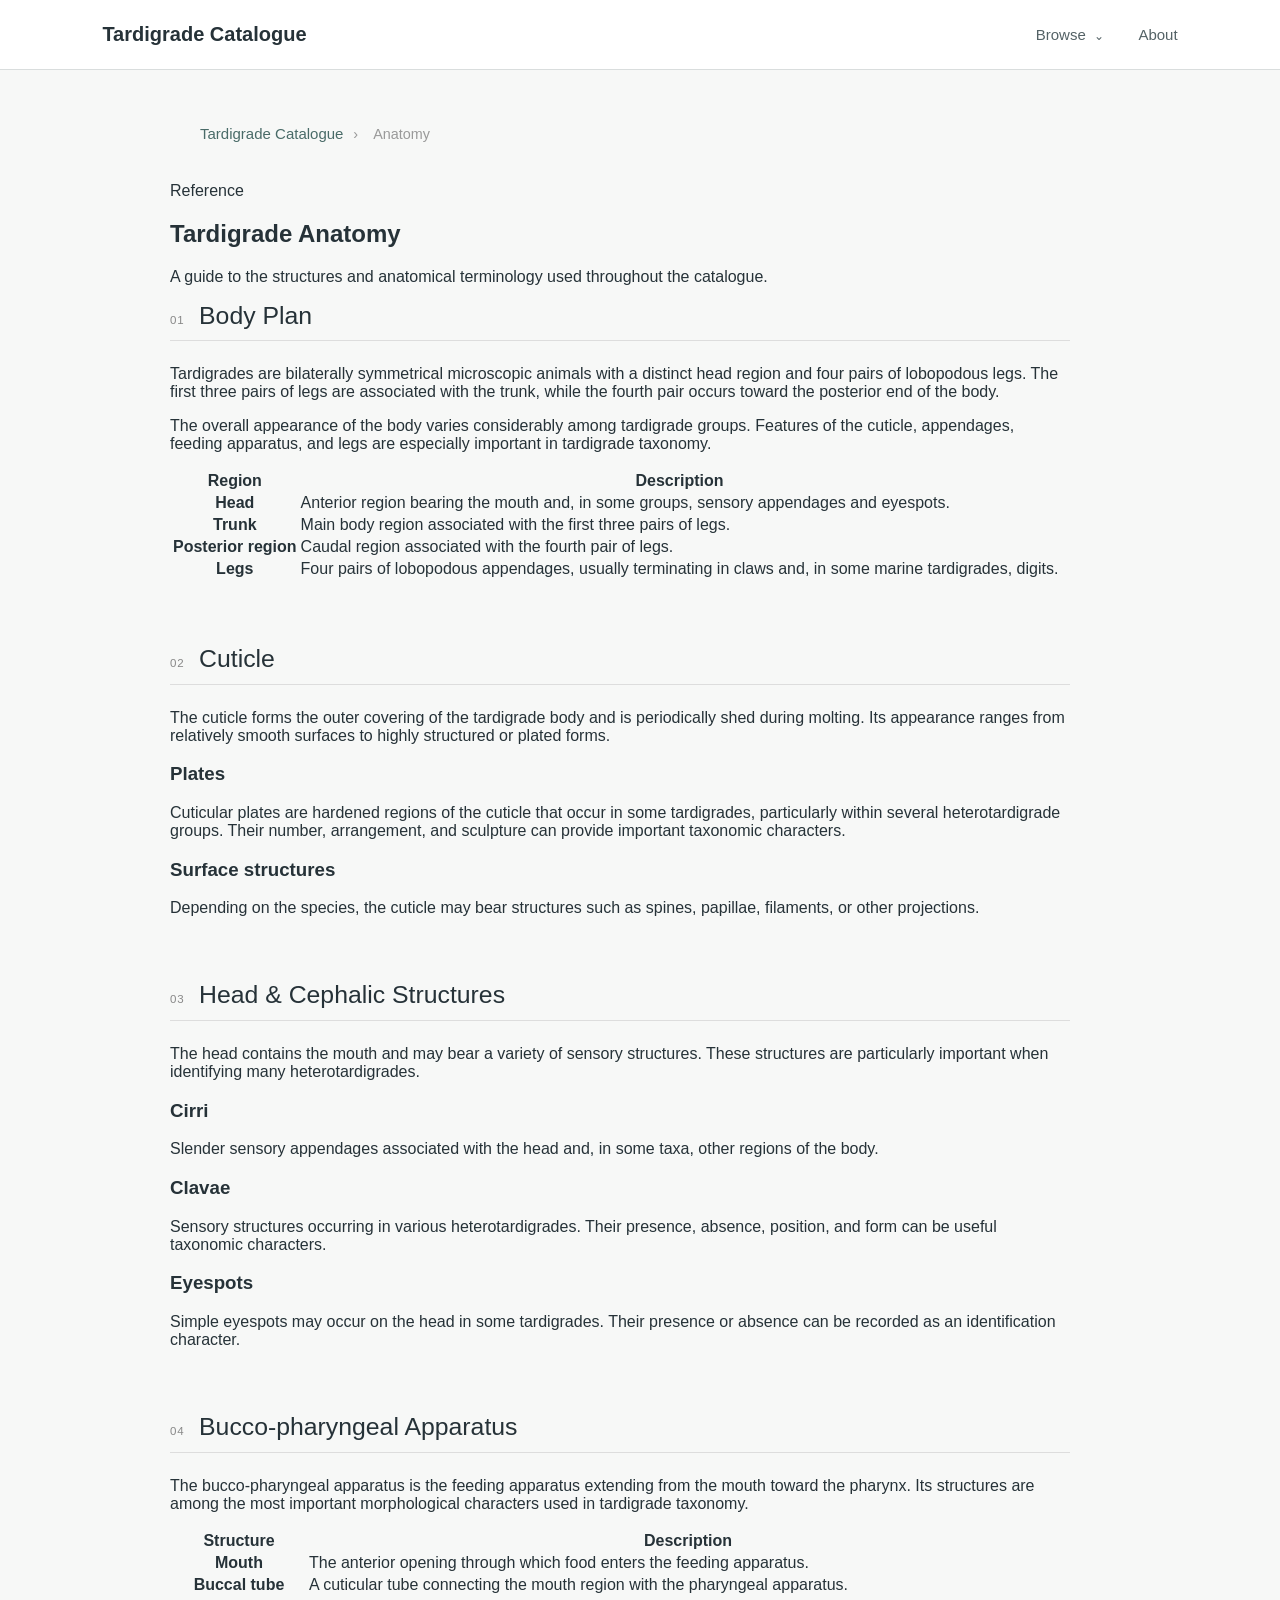
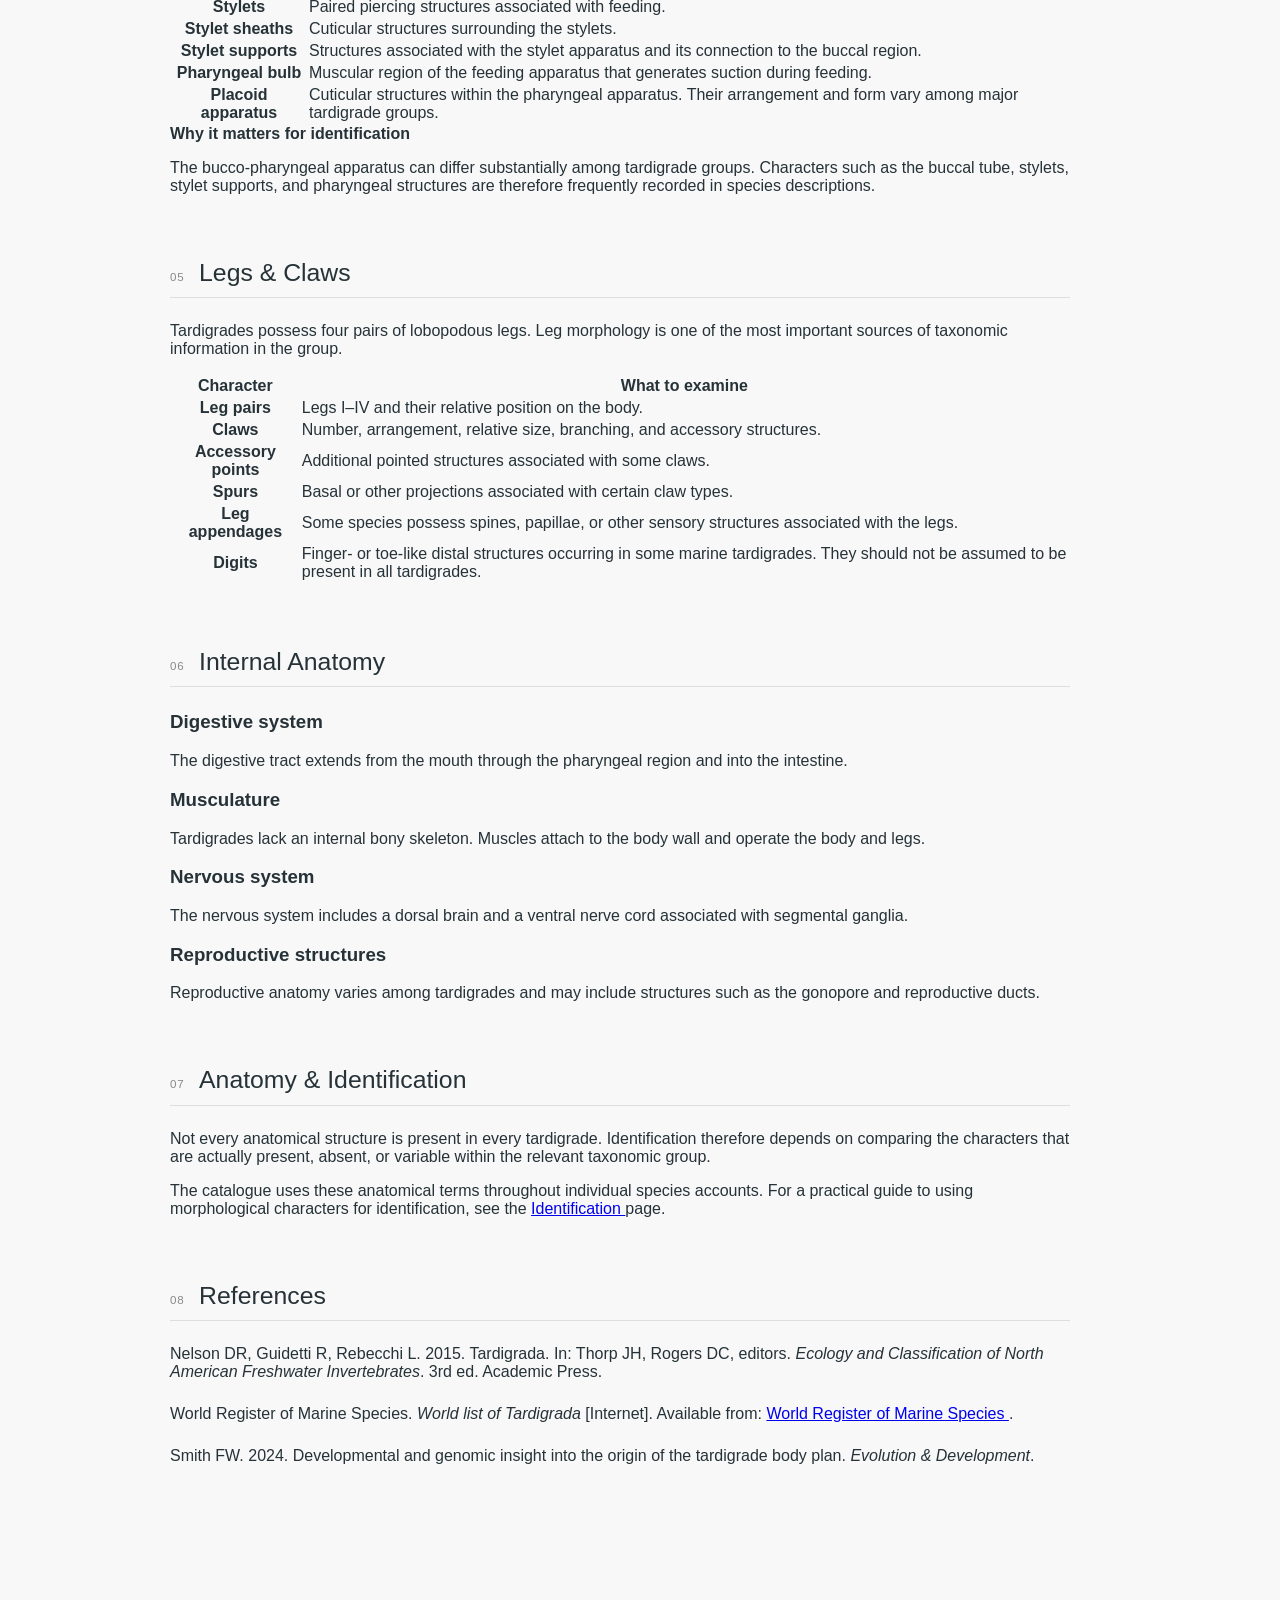
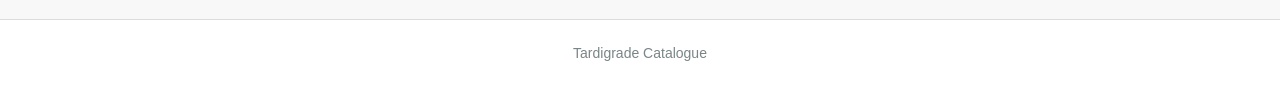
==== anatomy.html @ b13d1078 "Create anatomy.html" ====
<!DOCTYPE html>
<html lang="en">

<head>

    <meta charset="UTF-8">

    <meta
        name="viewport"
        content="width=device-width, initial-scale=1.0"
    >

    <title>Anatomy — Tardigrade Catalogue</title>

    <link
        rel="stylesheet"
        href="style.css"
    >

</head>


<body>


<header>

    <a class="logo" href="index.html">
        Tardigrade Catalogue
    </a>


    <nav>

        <div class="dropdown">

            <button class="dropdown-button">
                Browse
                <span class="dropdown-arrow">⌄</span>
            </button>

            <div class="dropdown-menu">

                <a href="tardigrada.html">
                    Taxonomy
                </a>

                <a href="anatomy.html">
                    Anatomy
                </a>

                <a href="identification.html">
                    Identification
                </a>

            </div>

        </div>


        <a href="about.html">
            About
        </a>

    </nav>

</header>



<main>


    <!-- BREADCRUMB -->

    <nav class="breadcrumb">

        <a href="index.html">
            Tardigrade Catalogue
        </a>

        <span>›</span>

        <span>
            Anatomy
        </span>

    </nav>



    <!-- PAGE INTRODUCTION -->

    <section class="anatomy-intro">

        <div>

            <div class="page-label">
                Reference
            </div>

            <h1>
                Tardigrade Anatomy
            </h1>

            <p class="page-lead">

                A guide to the structures and anatomical
                terminology used throughout the catalogue.

            </p>

        </div>

    </section>



    <!-- OVERVIEW -->

    <section class="content-section">

        <div class="section-heading">

            <span class="section-number">
                01
            </span>

            <h2>
                Body Plan
            </h2>

        </div>


        <p>

            Tardigrades are bilaterally symmetrical microscopic
            animals with a distinct head region and four pairs
            of lobopodous legs. The first three pairs of legs
            are associated with the trunk, while the fourth pair
            occurs toward the posterior end of the body.

        </p>


        <p>

            The overall appearance of the body varies considerably
            among tardigrade groups. Features of the cuticle,
            appendages, feeding apparatus, and legs are especially
            important in tardigrade taxonomy.

        </p>


        <table class="anatomy-table">

            <thead>

                <tr>

                    <th>
                        Region
                    </th>

                    <th>
                        Description
                    </th>

                </tr>

            </thead>


            <tbody>

                <tr>

                    <th>
                        Head
                    </th>

                    <td>
                        Anterior region bearing the mouth and,
                        in some groups, sensory appendages and
                        eyespots.
                    </td>

                </tr>


                <tr>

                    <th>
                        Trunk
                    </th>

                    <td>
                        Main body region associated with the
                        first three pairs of legs.
                    </td>

                </tr>


                <tr>

                    <th>
                        Posterior region
                    </th>

                    <td>
                        Caudal region associated with the
                        fourth pair of legs.
                    </td>

                </tr>


                <tr>

                    <th>
                        Legs
                    </th>

                    <td>
                        Four pairs of lobopodous appendages,
                        usually terminating in claws and,
                        in some marine tardigrades, digits.
                    </td>

                </tr>

            </tbody>

        </table>

    </section>



    <!-- CUTICLE -->

    <section class="content-section">

        <div class="section-heading">

            <span class="section-number">
                02
            </span>

            <h2>
                Cuticle
            </h2>

        </div>


        <p>

            The cuticle forms the outer covering of the tardigrade
            body and is periodically shed during molting. Its
            appearance ranges from relatively smooth surfaces
            to highly structured or plated forms.

        </p>


        <div class="anatomy-card">

            <h3>
                Plates
            </h3>

            <p>

                Cuticular plates are hardened regions of the
                cuticle that occur in some tardigrades, particularly
                within several heterotardigrade groups. Their
                number, arrangement, and sculpture can provide
                important taxonomic characters.

            </p>

        </div>


        <div class="anatomy-card">

            <h3>
                Surface structures
            </h3>

            <p>

                Depending on the species, the cuticle may bear
                structures such as spines, papillae, filaments,
                or other projections.

            </p>

        </div>

    </section>



    <!-- HEAD -->

    <section class="content-section">

        <div class="section-heading">

            <span class="section-number">
                03
            </span>

            <h2>
                Head &amp; Cephalic Structures
            </h2>

        </div>


        <p>

            The head contains the mouth and may bear a variety
            of sensory structures. These structures are particularly
            important when identifying many heterotardigrades.

        </p>


        <div class="term-list">

            <div class="term">

                <h3>
                    Cirri
                </h3>

                <p>

                    Slender sensory appendages associated with
                    the head and, in some taxa, other regions
                    of the body.

                </p>

            </div>


            <div class="term">

                <h3>
                    Clavae
                </h3>

                <p>

                    Sensory structures occurring in various
                    heterotardigrades. Their presence, absence,
                    position, and form can be useful taxonomic
                    characters.

                </p>

            </div>


            <div class="term">

                <h3>
                    Eyespots
                </h3>

                <p>

                    Simple eyespots may occur on the head in
                    some tardigrades. Their presence or absence
                    can be recorded as an identification character.

                </p>

            </div>

        </div>

    </section>



    <!-- BUCCO-PHARYNGEAL APPARATUS -->

    <section class="content-section">

        <div class="section-heading">

            <span class="section-number">
                04
            </span>

            <h2>
                Bucco-pharyngeal Apparatus
            </h2>

        </div>


        <p>

            The bucco-pharyngeal apparatus is the feeding
            apparatus extending from the mouth toward the
            pharynx. Its structures are among the most important
            morphological characters used in tardigrade taxonomy.

        </p>


        <table class="anatomy-table">

            <thead>

                <tr>

                    <th>
                        Structure
                    </th>

                    <th>
                        Description
                    </th>

                </tr>

            </thead>


            <tbody>

                <tr>

                    <th>
                        Mouth
                    </th>

                    <td>
                        The anterior opening through which
                        food enters the feeding apparatus.
                    </td>

                </tr>


                <tr>

                    <th>
                        Buccal tube
                    </th>

                    <td>
                        A cuticular tube connecting the mouth
                        region with the pharyngeal apparatus.
                    </td>

                </tr>


                <tr>

                    <th>
                        Stylets
                    </th>

                    <td>
                        Paired piercing structures associated
                        with feeding.
                    </td>

                </tr>


                <tr>

                    <th>
                        Stylet sheaths
                    </th>

                    <td>
                        Cuticular structures surrounding the
                        stylets.
                    </td>

                </tr>


                <tr>

                    <th>
                        Stylet supports
                    </th>

                    <td>
                        Structures associated with the stylet
                        apparatus and its connection to the
                        buccal region.
                    </td>

                </tr>


                <tr>

                    <th>
                        Pharyngeal bulb
                    </th>

                    <td>
                        Muscular region of the feeding apparatus
                        that generates suction during feeding.
                    </td>

                </tr>


                <tr>

                    <th>
                        Placoid apparatus
                    </th>

                    <td>
                        Cuticular structures within the pharyngeal
                        apparatus. Their arrangement and form
                        vary among major tardigrade groups.
                    </td>

                </tr>

            </tbody>

        </table>


        <div class="anatomy-note">

            <strong>
                Why it matters for identification
            </strong>

            <p>

                The bucco-pharyngeal apparatus can differ
                substantially among tardigrade groups. Characters
                such as the buccal tube, stylets, stylet supports,
                and pharyngeal structures are therefore frequently
                recorded in species descriptions.

            </p>

        </div>

    </section>



    <!-- LEGS -->

    <section class="content-section">

        <div class="section-heading">

            <span class="section-number">
                05
            </span>

            <h2>
                Legs &amp; Claws
            </h2>

        </div>


        <p>

            Tardigrades possess four pairs of lobopodous legs.
            Leg morphology is one of the most important sources
            of taxonomic information in the group.

        </p>


        <table class="anatomy-table">

            <thead>

                <tr>

                    <th>
                        Character
                    </th>

                    <th>
                        What to examine
                    </th>

                </tr>

            </thead>


            <tbody>

                <tr>

                    <th>
                        Leg pairs
                    </th>

                    <td>
                        Legs I–IV and their relative position
                        on the body.
                    </td>

                </tr>


                <tr>

                    <th>
                        Claws
                    </th>

                    <td>
                        Number, arrangement, relative size,
                        branching, and accessory structures.
                    </td>

                </tr>


                <tr>

                    <th>
                        Accessory points
                    </th>

                    <td>
                        Additional pointed structures associated
                        with some claws.
                    </td>

                </tr>


                <tr>

                    <th>
                        Spurs
                    </th>

                    <td>
                        Basal or other projections associated
                        with certain claw types.
                    </td>

                </tr>


                <tr>

                    <th>
                        Leg appendages
                    </th>

                    <td>
                        Some species possess spines, papillae,
                        or other sensory structures associated
                        with the legs.
                    </td>

                </tr>


                <tr>

                    <th>
                        Digits
                    </th>

                    <td>
                        Finger- or toe-like distal structures
                        occurring in some marine tardigrades.
                        They should not be assumed to be present
                        in all tardigrades.
                    </td>

                </tr>

            </tbody>

        </table>

    </section>



    <!-- INTERNAL ANATOMY -->

    <section class="content-section">

        <div class="section-heading">

            <span class="section-number">
                06
            </span>

            <h2>
                Internal Anatomy
            </h2>

        </div>


        <div class="term-list">

            <div class="term">

                <h3>
                    Digestive system
                </h3>

                <p>

                    The digestive tract extends from the mouth
                    through the pharyngeal region and into the
                    intestine.

                </p>

            </div>


            <div class="term">

                <h3>
                    Musculature
                </h3>

                <p>

                    Tardigrades lack an internal bony skeleton.
                    Muscles attach to the body wall and operate
                    the body and legs.

                </p>

            </div>


            <div class="term">

                <h3>
                    Nervous system
                </h3>

                <p>

                    The nervous system includes a dorsal brain
                    and a ventral nerve cord associated with
                    segmental ganglia.

                </p>

            </div>


            <div class="term">

                <h3>
                    Reproductive structures
                </h3>

                <p>

                    Reproductive anatomy varies among tardigrades
                    and may include structures such as the gonopore
                    and reproductive ducts.

                </p>

            </div>

        </div>

    </section>



    <!-- ANATOMY AND TAXONOMY -->

    <section class="content-section">

        <div class="section-heading">

            <span class="section-number">
                07
            </span>

            <h2>
                Anatomy &amp; Identification
            </h2>

        </div>


        <p>

            Not every anatomical structure is present in every
            tardigrade. Identification therefore depends on
            comparing the characters that are actually present,
            absent, or variable within the relevant taxonomic
            group.

        </p>


        <p>

            The catalogue uses these anatomical terms throughout
            individual species accounts. For a practical guide
            to using morphological characters for identification,
            see the

            <a href="identification.html">
                Identification
            </a>

            page.

        </p>

    </section>



    <!-- REFERENCES -->

    <section class="content-section">

        <div class="section-heading">

            <span class="section-number">
                08
            </span>

            <h2>
                References
            </h2>

        </div>


        <div class="reference">

            <p>

                Nelson DR, Guidetti R, Rebecchi L. 2015.
                Tardigrada. In: Thorp JH, Rogers DC, editors.
                <i>Ecology and Classification of North American
                Freshwater Invertebrates</i>. 3rd ed.
                Academic Press.

            </p>

        </div>


        <div class="reference">

            <p>

                World Register of Marine Species.
                <i>World list of Tardigrada</i> [Internet].
                Available from:

                <a
                    href="https://www.marinespecies.org/tardigrada/"
                    target="_blank"
                    rel="noopener noreferrer"
                >
                    World Register of Marine Species
                </a>.

            </p>

        </div>


        <div class="reference">

            <p>

                Smith FW. 2024. Developmental and genomic
                insight into the origin of the tardigrade body
                plan. <i>Evolution &amp; Development</i>.

            </p>

        </div>

    </section>


</main>



<footer>

    Tardigrade Catalogue

</footer>


</body>

</html>
---- style.css ----
/* =========================================================
   GLOBAL / SITE-WIDE
   These styles are shared by all pages
   ========================================================= */

* {
    box-sizing: border-box;
}

body {
    margin: 0;
    font-family: Arial, Helvetica, sans-serif;
    color: #263238;
    background-color: #f7f8f7;
}

header {
    background-color: #ffffff;
    border-bottom: 1px solid #d9dddd;
    padding: 0 8%;
    height: 70px;

    display: flex;
    align-items: center;
    justify-content: space-between;
}

.logo {
    font-size: 20px;
    font-weight: 600;
    color: #263238;
    text-decoration: none;
}

nav a {
    margin-left: 30px;
    text-decoration: none;
    color: #546266;
    font-size: 15px;
}

/* =========================================================
   HEADER DROPDOWN
   ========================================================= */

.dropdown {
    position: relative;
    display: inline-block;
}

.dropdown-button {
    background: none;
    border: none;
    font-family: inherit;
    font-size: 15px;
    color: #546266;
    cursor: pointer;
    padding: 10px 0;
}

.dropdown-button:hover {
    color: #2f7662;
}

.dropdown-arrow {
    font-size: 12px;
    margin-left: 4px;
}

.dropdown-menu {
    display: none;
    position: absolute;
    top: 100%;
    right: 0;

    min-width: 170px;

    background-color: white;
    border: 1px solid #d9dddd;
    border-radius: 5px;

    padding: 8px 0;

    box-shadow: 0 4px 12px rgba(0, 0, 0, 0.08);

    z-index: 100;
}

.dropdown:hover .dropdown-menu {
    display: block;
}

.dropdown-menu a {
    display: block;
    margin: 0;
    padding: 10px 16px;

    color: #546266;
    text-decoration: none;
    font-size: 14px;
}

.dropdown-menu a:hover {
    background-color: #f1f5f3;
    color: #2f7662;
}

nav a:hover {
    color: #2f7662;
}

main {
    max-width: 1000px;
    margin: 0 auto;
    padding: 55px 30px 90px;
}

footer {
    border-top: 1px solid #d9dddd;
    background-color: #ffffff;
    padding: 25px 8%;
    color: #7a8587;
    font-size: 14px;
    text-align: center;
}



/* =========================================================
   HOMEPAGE — index.html
   ========================================================= */

.intro {
    text-align: center;
    margin-bottom: 60px;
}

.intro h1 {
    font-size: 42px;
    font-weight: 500;
    margin: 0 0 15px;
    color: #263238;
}

.intro p {
    font-size: 18px;
    color: #687477;
    margin: 0;
}


/* Search */

.search-box {
    max-width: 650px;
    margin: 35px auto 0;
    display: flex;
}

.search-box input {
    flex: 1;
    padding: 16px 18px;
    border: 1px solid #cbd2d0;
    border-radius: 5px 0 0 5px;
    font-size: 16px;
    outline: none;
    background: white;
}

.search-box input:focus {
    border-color: #669b8a;
}

.search-box button {
    padding: 0 25px;
    border: none;
    border-radius: 0 5px 5px 0;
    background-color: #2f7662;
    color: white;
    font-size: 16px;
    cursor: pointer;
}

.search-box button:hover {
    background-color: #255f4f;
}


/* Browse box */

.browse {
    background: white;
    border: 1px solid #d9dddd;
    border-radius: 6px;
    padding: 35px 40px;
}

.browse h2 {
    margin-top: 0;
    font-size: 22px;
    font-weight: 500;
}

.browse p {
    color: #687477;
    line-height: 1.6;
}

.browse-link {
    display: inline-block;
    margin-top: 10px;
    padding: 12px 18px;
    background-color: #2f7662;
    color: white;
    text-decoration: none;
    border-radius: 4px;
}

.browse-link:hover {
    background-color: #255f4f;
}



/* =========================================================
   TAXONOMY PAGES — Tardigrada.html
   ========================================================= */

/* Breadcrumb */

.breadcrumb {
    font-size: 14px;
    margin-bottom: 35px;
    color: #718083;
}

.breadcrumb a {
    color: #2f7662;
    text-decoration: none;
}

.breadcrumb a:hover {
    text-decoration: underline;
}


/* Taxon header */

.taxon-header {
    background-color: white;
    border: 1px solid #d9dddd;
    border-radius: 6px;

    padding: 35px 40px;
    margin-bottom: 30px;
}

.rank {
    text-transform: uppercase;
    font-size: 13px;
    letter-spacing: 1px;

    color: #6c7a7d;

    margin-bottom: 8px;
}

.taxon-header h1 {
    font-size: 38px;
    font-weight: 500;

    margin: 0 0 18px;
}

.description {
    color: #596669;
    line-height: 1.7;
    max-width: 800px;
}


/* Taxonomy sections */

.section {
    background-color: white;

    border: 1px solid #d9dddd;
    border-radius: 6px;

    padding: 30px 40px;
    margin-bottom: 25px;
}


.section h2 {
    font-size: 21px;
    font-weight: 500;

    margin-top: 0;
    padding-bottom: 12px;

    border-bottom: 1px solid #e1e5e4;
}


/* Taxonomy tree */

.taxonomy {
    margin-top: 10px;
}

.taxon {
    margin: 4px 0;
}


/* Expandable taxon buttons */

.taxon-button {
    background: none;
    border: none;

    font-family: inherit;
    font-size: 17px;

    color: #2f7662;

    cursor: pointer;

    padding: 8px 5px;

    text-align: left;
}

.taxon-button:hover {
    background-color: #f1f5f3;
}

/* Rank labels */

.rank-label {
    color: #687477;
    font-size: 14px;

    margin-right: 4px;

    text-decoration: none;
}


/* Authorities */

.authority {
    color: #687477;
    font-size: 14px;
    margin-left: 5px;
}


/* Species counts */

.species-count {
    color: #7a8587;
    font-size: 14px;
    margin-left: 5px;
}

/* Expand/collapse arrow */

.arrow {
    display: inline-block;

    width: 20px;

    font-size: 13px;
}


/* Children of taxonomic groups */

.children {
    display: none;

    margin-left: 25px;

    border-left: 1px solid #d9dddd;

    padding-left: 15px;
}

.children.open {
    display: block;
}


/* Species links */

.species-link {
    color: #2f7662;

    font-size: 16px;

    text-decoration: underline;
}

.species-link:hover {
    color: #255f4f;
}



/* =========================================================
   SPECIES PAGES
   ========================================================= */


/* Breadcrumb */

.breadcrumb {
    font-size: 0.9rem;
    color: #666;
    margin-bottom: 2.5rem;
}

.breadcrumb a {
    color: #496b68;
    text-decoration: none;
}

.breadcrumb a:hover {
    text-decoration: underline;
}

.breadcrumb span {
    margin: 0 0.35rem;
    color: #999;
}



/* Species introduction */

.species-intro {
    display: grid;
    grid-template-columns: minmax(0, 1fr) 320px;
    gap: 3rem;
    align-items: start;
    padding-bottom: 3rem;
    border-bottom: 1px solid #ddd;
    margin-bottom: 3rem;
}

.species-heading {
    padding-top: 1rem;
}

.species-heading .rank-label {
    text-transform: uppercase;
    letter-spacing: 0.12em;
    font-size: 0.75rem;
    color: #777;
    margin-bottom: 0.5rem;
}

.species-heading h1 {
    font-size: 2.6rem;
    font-weight: 500;
    margin: 0 0 1rem 0;
}

.classification {
    color: #666;
    font-size: 0.95rem;
}

.classification span {
    margin: 0 0.35rem;
    color: #aaa;
}



/* Species image */

.species-image {
    margin: 0;
}

.species-image img {
    display: block;
    width: 100%;
    height: auto;
    border: 1px solid #ddd;
}

.image-caption {
    font-size: 0.78rem;
    line-height: 1.5;
    color: #666;
    margin-top: 0.7rem;
}

.image-credit {
    color: #888;
}



/* Main sections */

.content-section {
    max-width: 900px;
    margin-bottom: 4rem;
}

.section-heading {
    display: flex;
    align-items: baseline;
    gap: 0.9rem;
    border-bottom: 1px solid #ddd;
    padding-bottom: 0.65rem;
    margin-bottom: 1.5rem;
}

.section-heading h2 {
    margin: 0;
    font-size: 1.55rem;
    font-weight: 500;
}

.section-number {
    font-size: 0.72rem;
    color: #888;
    letter-spacing: 0.08em;
}



/* Section introduction */

.section-intro {
    color: #666;
    margin-bottom: 1.5rem;
}



/* Tables */

.data-table {
    width: 100%;
    border-collapse: collapse;
    font-size: 0.92rem;
}

.data-table th,
.data-table td {
    text-align: left;
    padding: 0.75rem 0.9rem;
    border-bottom: 1px solid #ddd;
    vertical-align: top;
}

.data-table thead th {
    font-weight: 600;
    color: #444;
    background: #f5f5f3;
    border-top: 1px solid #ddd;
}

.data-table tbody th {
    width: 30%;
    font-weight: 500;
    color: #444;
}



/* Diagnostic note */

.diagnostic-note {
    margin-top: 1.5rem;
    padding: 1rem 1.2rem;
    border-left: 3px solid #6d8d88;
    background: #f6f8f7;
}

.diagnostic-note strong {
    font-size: 0.9rem;
}

.diagnostic-note p {
    margin: 0.5rem 0 0;
}



/* Expandable morphology subsections */

.subsection {
    border-top: 1px solid #ddd;
}

.subsection:last-child {
    border-bottom: 1px solid #ddd;
}

.subsection summary {
    cursor: pointer;
    padding: 1rem 0;
    font-size: 1rem;
    font-weight: 500;
    color: #3f5f5c;
    list-style: none;
}

.subsection summary::-webkit-details-marker {
    display: none;
}

.subsection summary::before {
    content: "›";
    display: inline-block;
    width: 1.3rem;
    color: #888;
    transition: transform 0.15s ease;
}

.subsection[open] summary::before {
    transform: rotate(90deg);
}

.subsection > *:not(summary) {
    margin-left: 1.3rem;
}

.subsection p,
.subsection ul,
.subsection table,
.subsection h3 {
    margin-bottom: 1.2rem;
}

.subsection h3 {
    font-size: 1rem;
    font-weight: 600;
}



/* Illustration placeholder */

.illustration-placeholder {
    margin: 2rem 0;
    min-height: 180px;
    display: flex;
    align-items: center;
    justify-content: center;
    border: 1px dashed #bbb;
    background: #fafafa;
    color: #888;
    text-align: center;
}

.illustration-placeholder p {
    margin: 0;
}



/* References */

.reference {
    margin-bottom: 1.5rem;
}

.reference p {
    margin: 0.3rem 0;
}



/* Responsive */

@media (max-width: 700px) {

    .species-intro {
        grid-template-columns: 1fr;
        gap: 2rem;
    }

    .species-heading h1 {
        font-size: 2rem;
    }

    .species-image {
        max-width: 450px;
    }

    .data-table {
        font-size: 0.85rem;
    }

    .data-table th,
    .data-table td {
        padding: 0.6rem;
    }

}


/* =========================================================
   RESPONSIVE DESIGN
   ========================================================= */

@media (max-width: 600px) {

    header {
        padding: 0 20px;
    }

    nav a {
        margin-left: 12px;
    }

    main {
        padding: 60px 20px;
    }

    .intro h1 {
        font-size: 32px;
    }

    .search-box {
        display: block;
    }

    .search-box input {
        width: 100%;
        border-radius: 5px;
    }

    .search-box button {
        width: 100%;
        padding: 14px;
        margin-top: 8px;
        border-radius: 5px;
    }

    .browse {
        padding: 25px;
    }
}
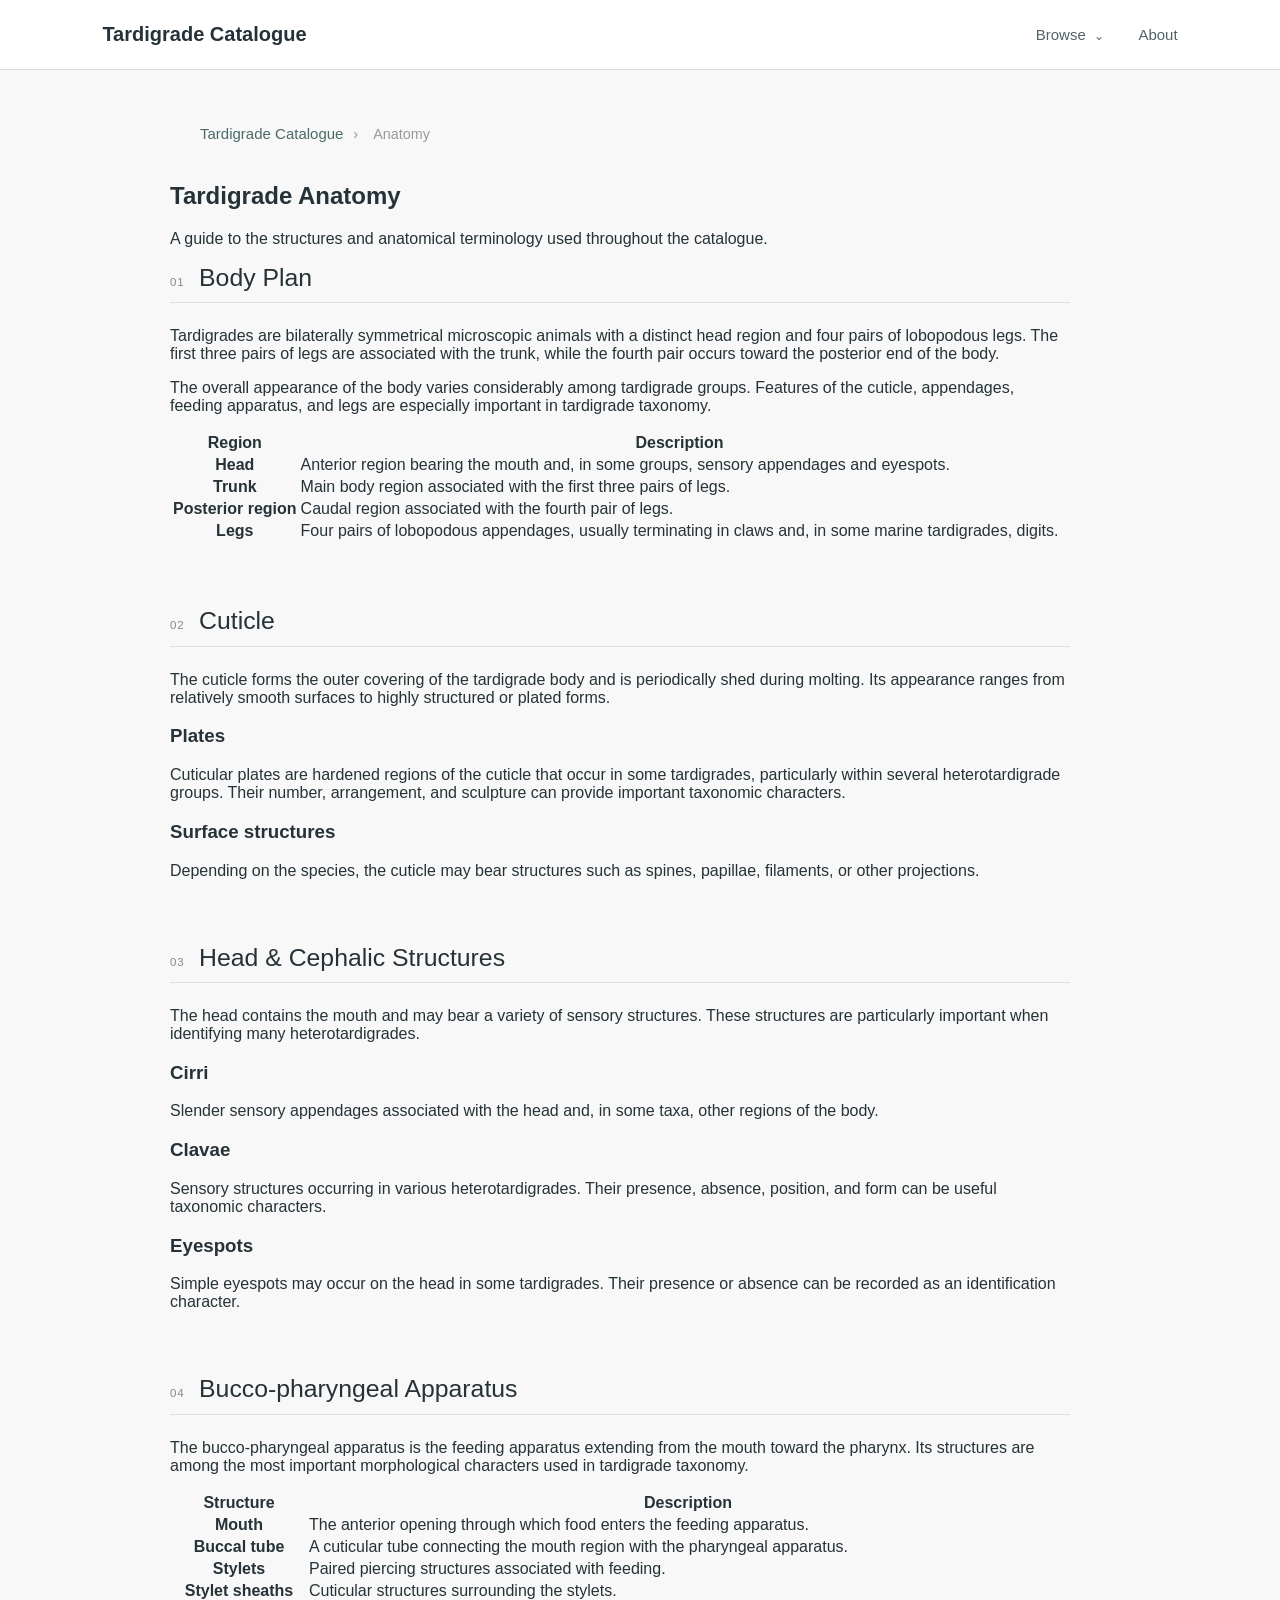
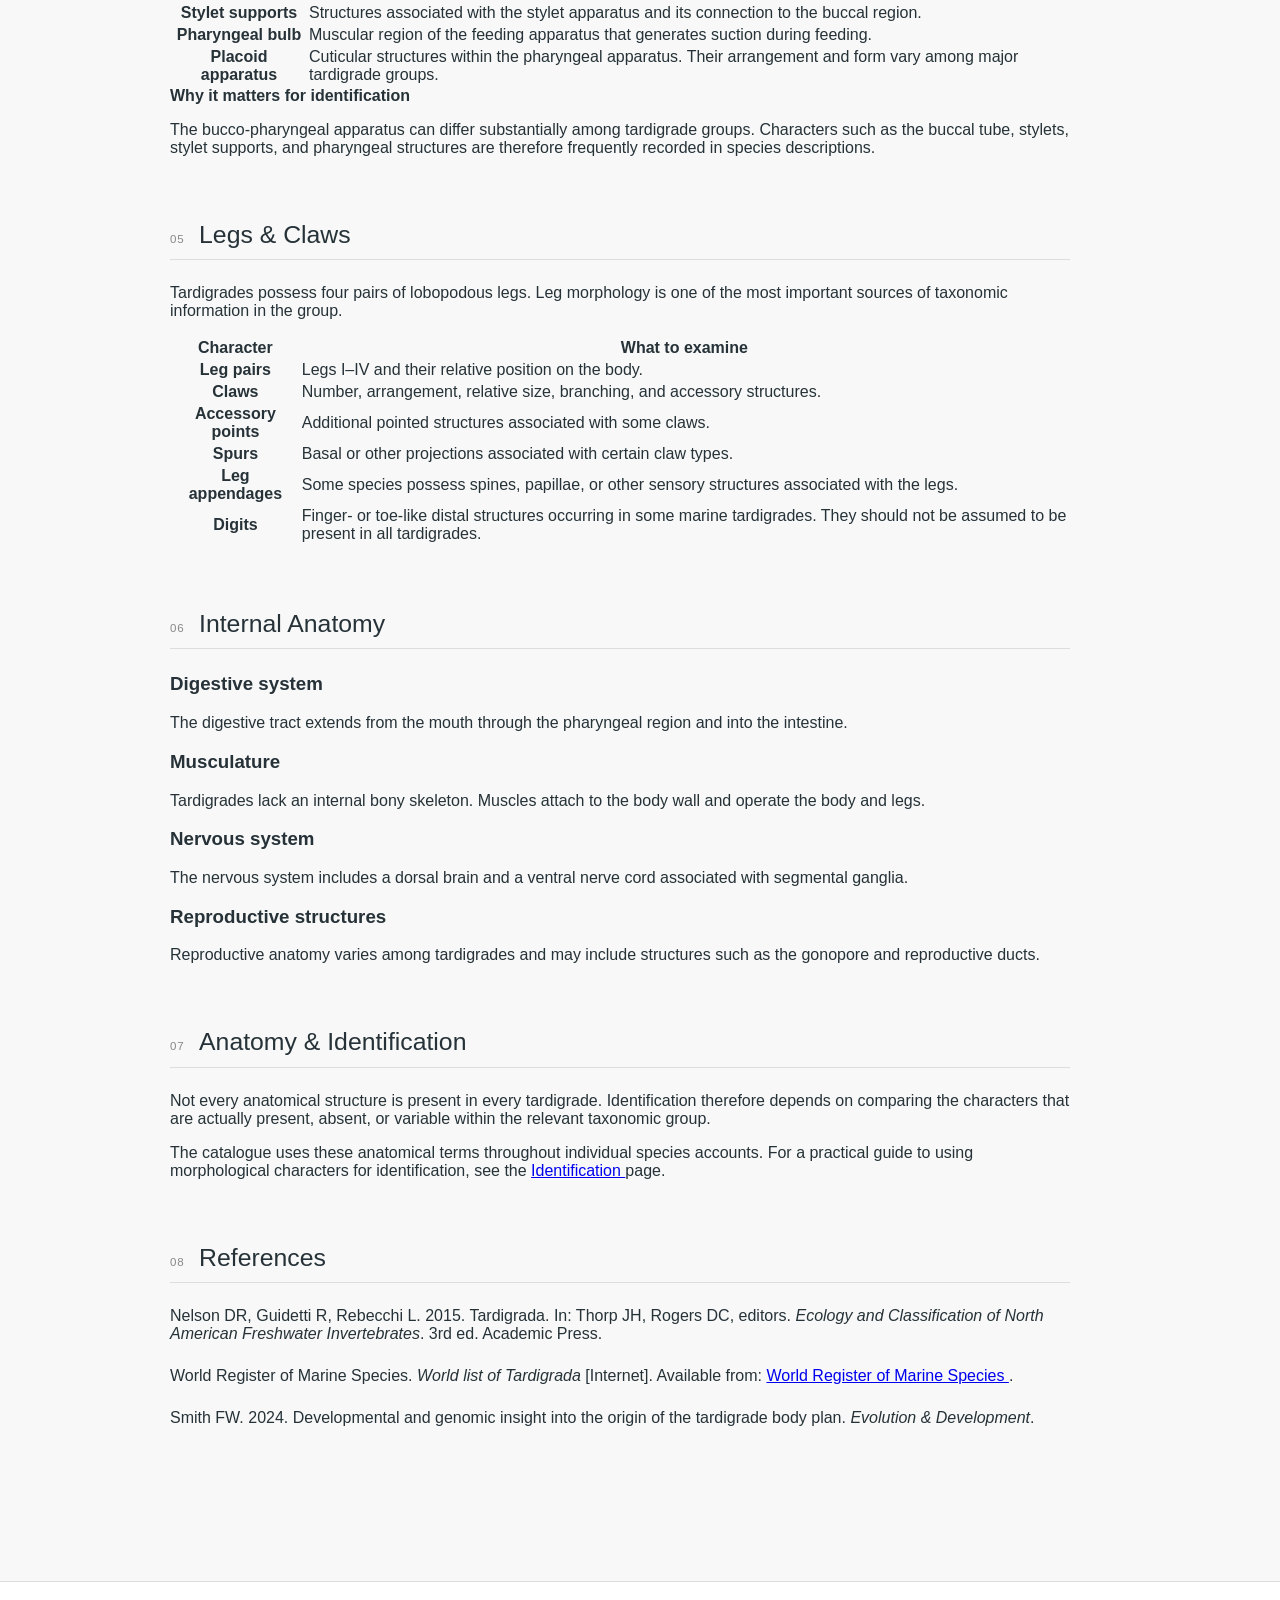
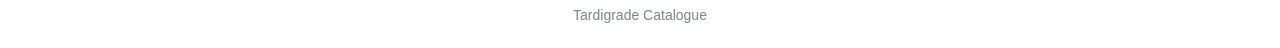
==== commit 234a3760: "Update anatomy.html" ====
--- a/anatomy.html
+++ b/anatomy.html
@@ -94,10 +94,6 @@
     <section class="anatomy-intro">
 
         <div>
-
-            <div class="page-label">
-                Reference
-            </div>
 
             <h1>
                 Tardigrade Anatomy
--- a/style.css
+++ b/style.css
@@ -751,3 +751,52 @@
         padding: 25px;
     }
 }
+
+/* =========================================================
+   IDENTIFICATION
+   ========================================================= */
+
+.identifier-question {
+    margin-top: 2rem;
+    padding: 2rem;
+    background: #f6f8f7;
+    border: 1px solid #ddd;
+}
+
+.identifier-question h2 {
+    margin-top: 0;
+    font-size: 1.2rem;
+    font-weight: 500;
+}
+
+.identifier-options {
+    display: flex;
+    flex-wrap: wrap;
+    gap: 0.75rem;
+}
+
+.identifier-options button {
+    padding: 0.7rem 1.2rem;
+    border: 1px solid #cbd2d0;
+    border-radius: 4px;
+    background: white;
+    color: #3f5f5c;
+    font-family: inherit;
+    font-size: 0.95rem;
+    cursor: pointer;
+}
+
+.identifier-options button:hover {
+    background: #f1f5f3;
+}
+
+.identifier-result {
+    margin-top: 2rem;
+    padding: 1.5rem;
+    border-top: 1px solid #ddd;
+}
+
+.identifier-result h2 {
+    font-size: 1.2rem;
+    font-weight: 500;
+}
